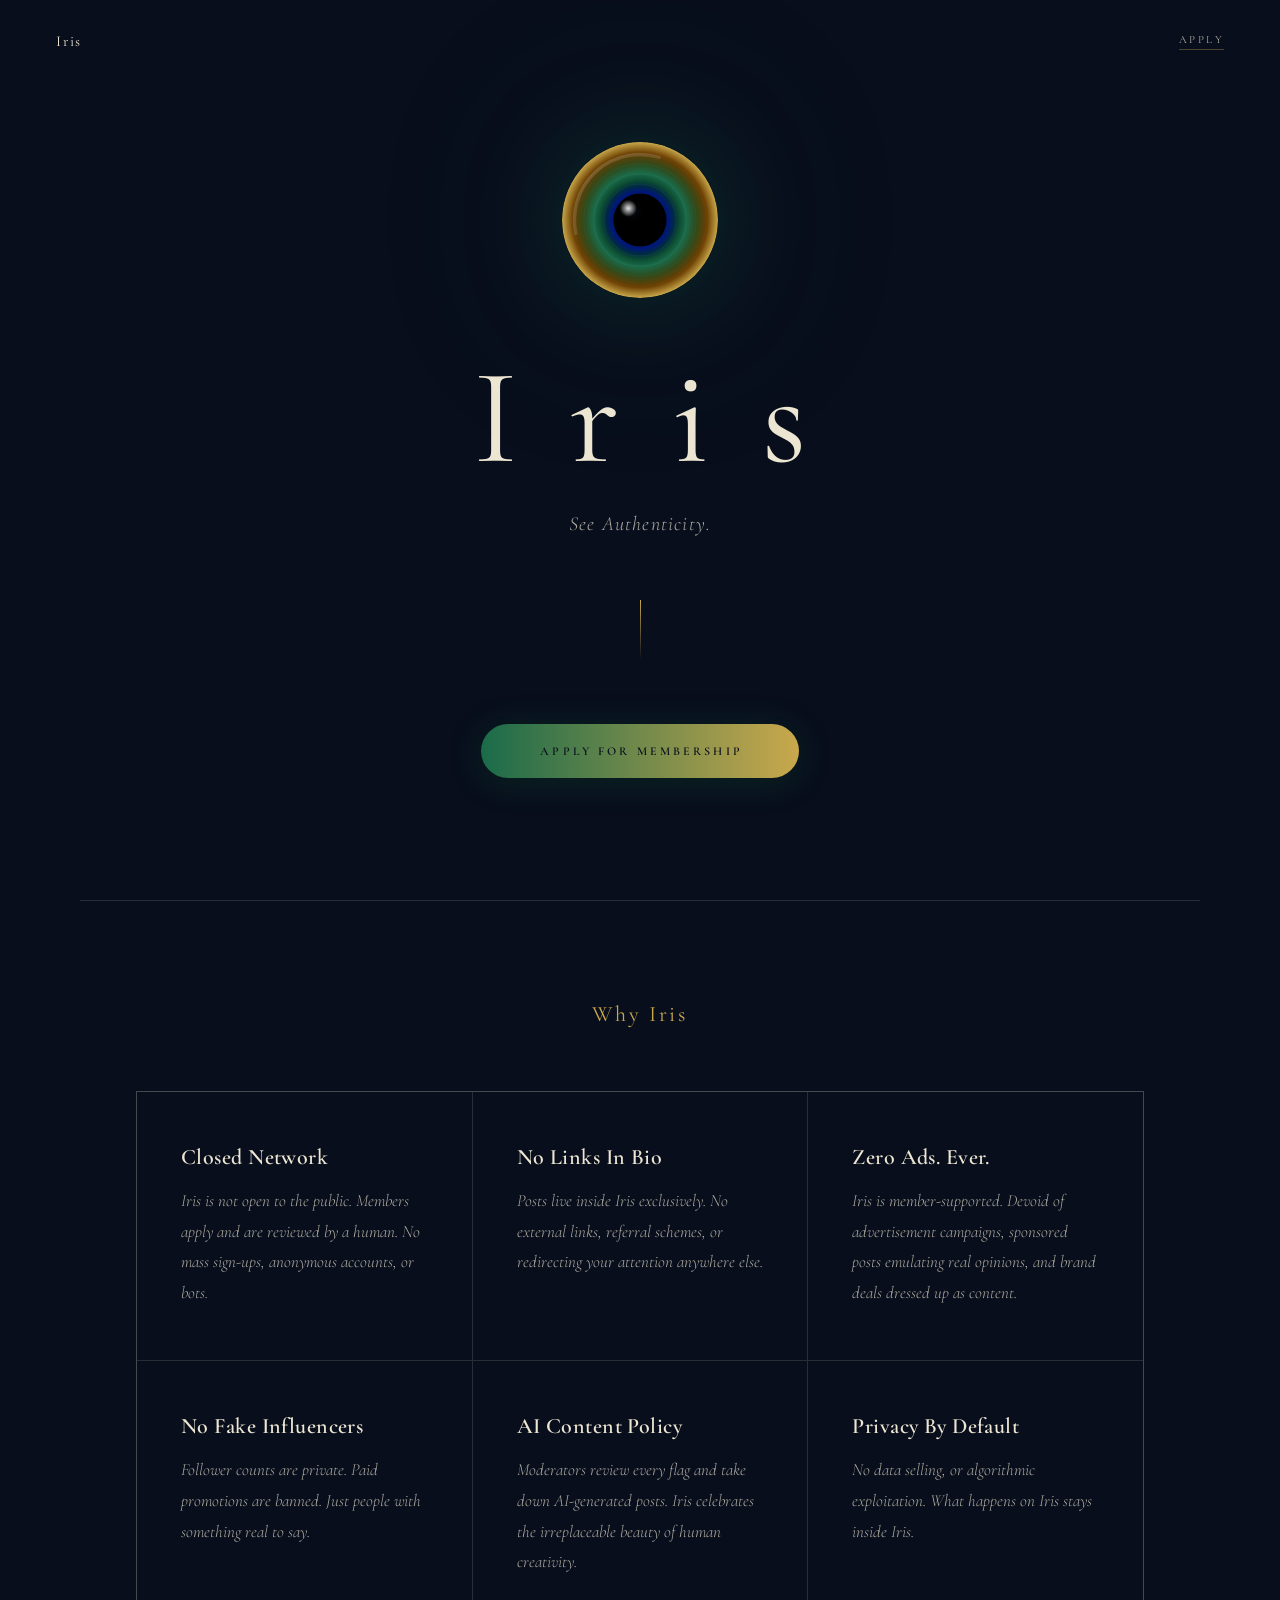
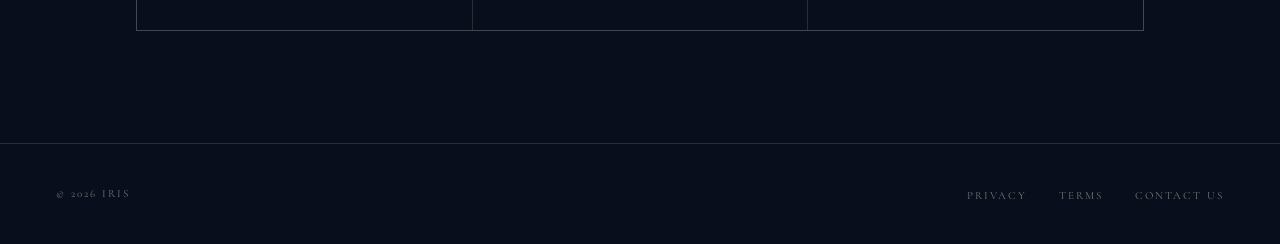
==== index.html @ 727958db "Initial commit — Iris landing page" ====
<!DOCTYPE html>
<html lang="en">
<head>
  <meta charset="UTF-8" />
  <meta name="viewport" content="width=device-width, initial-scale=1.0" />
  <title>Iris</title>
  <link rel="preconnect" href="https://fonts.googleapis.com">
  <link href="https://fonts.googleapis.com/css2?family=Cormorant+Garamond:ital,wght@0,300;0,400;0,500;0,600;1,300;1,400&display=swap" rel="stylesheet">
  <style>
    :root {
      --navy:    #080E1C;
      --ivory:   #EDE6D3;
      --ivory-2: rgba(237,230,211,0.72);
      --ivory-3: rgba(237,230,211,0.48);
      --gold:    #C9A84C;
      --emerald: #1A6B4A;
      --rule:    rgba(237,230,211,0.14);
      --serif:   'Canela', 'Cormorant Garamond', Didot, 'Didot LT STD', 'Hoefler Text', Georgia, serif;
      --cta-grad: linear-gradient(90deg, #1A6B4A 0%, #C9A84C 100%);
    }

    *, *::before, *::after { margin: 0; padding: 0; box-sizing: border-box; }
    html { scroll-behavior: smooth; }

    body {
      background: var(--navy);
      color: var(--ivory);
      font-family: var(--serif);
      -webkit-font-smoothing: antialiased;
      overflow-x: hidden;
    }

    /* ── Nav — smart hide on scroll ─────────────────── */
    nav {
      position: fixed;
      inset: 0 0 auto 0;
      z-index: 100;
      display: flex;
      align-items: center;
      justify-content: space-between;
      padding: 32px 56px;
      transition: transform 0.42s cubic-bezier(0.4,0,0.2,1),
                  opacity  0.42s cubic-bezier(0.4,0,0.2,1);
    }
    nav.nav--hidden {
      transform: translateY(-100%);
      opacity: 0;
      pointer-events: none;
    }

    .nav-mark {
      font-family: var(--serif);
      font-size: 15px;
      font-weight: 400;
      letter-spacing: 0.12em;
      color: var(--ivory);
      text-decoration: none;
    }

    .nav-apply {
      font-family: var(--serif);
      font-size: 11px;
      font-weight: 400;
      letter-spacing: 0.22em;
      text-transform: uppercase;
      color: var(--ivory-2);
      text-decoration: none;
      padding-bottom: 3px;
      border-bottom: 1px solid rgba(201,168,76,0.35);
      transition: color 0.3s, border-color 0.3s;
    }
    .nav-apply:hover { color: var(--gold); border-color: var(--gold); }

    /* ── Hero ───────────────────────────────────────── */
    .hero {
      min-height: 100vh;
      display: flex;
      flex-direction: column;
      align-items: center;
      justify-content: center;
      text-align: center;
      padding: 120px 40px 100px;
    }

    .hero-logo {
      width: 156px;
      height: 156px;
      margin-bottom: 52px;
      filter:
        drop-shadow(0 0 48px rgba(26,107,74,0.32))
        drop-shadow(0 0 96px rgba(26,107,74,0.14));
    }

    .hero-name {
      font-family: var(--serif);
      font-size: clamp(80px, 14vw, 136px);
      font-weight: 400;
      letter-spacing: 0.38em;
      text-indent: 0.38em;
      line-height: 1;
      color: var(--ivory);
      margin-bottom: 26px;
    }

    .hero-tag {
      font-family: var(--serif);
      font-size: clamp(16px, 2vw, 20px);
      font-style: italic;
      font-weight: 300;
      letter-spacing: 0.06em;
      color: var(--ivory-2);
      margin-bottom: 64px;
    }

    .hero-rule {
      width: 1px;
      height: 60px;
      background: linear-gradient(to bottom, var(--gold), transparent);
      margin: 0 auto 64px;
    }

    /* gradient pill CTA */
    .cta {
      display: inline-block;
      font-family: var(--serif);
      font-size: 12px;
      font-weight: 600;
      font-style: normal;
      letter-spacing: 0.26em;
      text-indent: 0.26em;
      text-transform: uppercase;
      color: var(--navy);
      text-decoration: none;
      background: var(--cta-grad);
      border: none;
      border-radius: 100px;
      padding: 20px 56px;
      transition: opacity 0.3s, transform 0.3s;
      box-shadow: 0 4px 32px rgba(26,107,74,0.30), 0 2px 10px rgba(0,0,0,0.35);
    }
    .cta:hover  { opacity: 0.88; transform: translateY(-2px); }
    .cta:active { opacity: 1;    transform: translateY(0); }
    .cta:focus-visible { outline: 2px solid var(--gold); outline-offset: 4px; }

    /* ── Features ───────────────────────────────────── */
    .features {
      border-top: 1px solid var(--rule);
      padding: 100px 56px 112px;
      max-width: 1120px;
      margin: 0 auto;
    }

    .features-eyebrow {
      font-family: var(--serif);
      font-size: 22px;
      font-weight: 400;
      letter-spacing: 0.12em;
      color: var(--gold);
      text-align: center;
      margin-bottom: 64px;
    }

    .features-grid {
      display: grid;
      grid-template-columns: repeat(3, 1fr);
      gap: 1px;
      background: var(--rule);
      border: 1px solid var(--rule);
    }

    .feat {
      background: var(--navy);
      padding: 52px 44px;
      transition: background 0.25s;
    }
    .feat:hover { background: #0c1424; }

    .feat-title {
      font-family: var(--serif);
      font-size: 22px;
      font-weight: 600;
      letter-spacing: 0.02em;
      color: var(--ivory);
      margin-bottom: 16px;
      text-wrap: balance;
    }

    .feat-body {
      font-family: var(--serif);
      font-size: 17px;
      font-weight: 300;
      font-style: italic;
      line-height: 1.80;
      color: var(--ivory-2);
    }

    /* ── Footer ─────────────────────────────────────── */
    footer {
      border-top: 1px solid var(--rule);
      padding: 40px 56px;
      display: flex;
      align-items: center;
      justify-content: space-between;
      gap: 20px;
    }

    .footer-copy {
      font-family: var(--serif);
      font-size: 11px;
      font-weight: 400;
      letter-spacing: 0.18em;
      color: var(--ivory-3);
      text-transform: uppercase;
    }

    .footer-links { display: flex; gap: 32px; list-style: none; }
    .footer-links a {
      font-family: var(--serif);
      font-size: 11px;
      font-weight: 400;
      letter-spacing: 0.18em;
      color: var(--ivory-3);
      text-transform: uppercase;
      text-decoration: none;
      transition: color 0.25s;
    }
    .footer-links a:hover { color: var(--ivory-2); }

    /* ── Responsive ─────────────────────────────────── */
    @media (max-width: 860px) {
      .features-grid { grid-template-columns: repeat(2, 1fr); }
    }
    @media (max-width: 560px) {
      nav { padding: 24px 24px; }
      .features { padding: 72px 24px 80px; }
      .features-grid { grid-template-columns: 1fr; }
      footer { flex-direction: column; text-align: center; }
    }
  </style>
</head>
<body>

<!-- Nav -->
<nav id="nav">
  <a href="#" class="nav-mark">Iris</a>
  <a href="#apply" class="nav-apply">Apply</a>
</nav>

<!-- Hero -->
<section class="hero">
  <svg class="hero-logo" viewBox="0 0 200 200" fill="none" xmlns="http://www.w3.org/2000/svg">
    <defs>
      <radialGradient id="iris-body" cx="50%" cy="50%" r="50%">
        <stop offset="0%"   stop-color="#000308"/>
        <stop offset="15%"  stop-color="#001040"/>
        <stop offset="37%"  stop-color="#001878"/>
        <stop offset="44%"  stop-color="#002B40"/>
        <stop offset="51%"  stop-color="#0D4D32"/>
        <stop offset="60%"  stop-color="#1A6B4A"/>
        <stop offset="72%"  stop-color="#2E4A1C"/>
        <stop offset="86%"  stop-color="#6B3E00"/>
        <stop offset="100%" stop-color="#C9A84C"/>
      </radialGradient>
      <radialGradient id="iris-pupil" cx="91.84" cy="89.12" r="12.92" gradientUnits="userSpaceOnUse">
        <stop offset="0%"   stop-color="#06080F"/>
        <stop offset="100%" stop-color="#000000"/>
      </radialGradient>
      <radialGradient id="iris-catch" cx="85" cy="85" r="11" gradientUnits="userSpaceOnUse">
        <stop offset="0%"   stop-color="white" stop-opacity="0.88"/>
        <stop offset="100%" stop-color="white" stop-opacity="0"/>
      </radialGradient>
      <linearGradient id="iris-arc" x1="16" y1="16" x2="184" y2="184" gradientUnits="userSpaceOnUse">
        <stop offset="0%"   stop-color="white" stop-opacity="0.18"/>
        <stop offset="100%" stop-color="white" stop-opacity="0"/>
      </linearGradient>
      <clipPath id="iris-clip"><circle cx="100" cy="100" r="100"/></clipPath>
    </defs>
    <g clip-path="url(#iris-clip)">
      <circle cx="100" cy="100" r="100" fill="url(#iris-body)"/>
      <circle cx="100" cy="100" r="46" fill="none" stroke="white" stroke-opacity="0.035" stroke-width="1.4"/>
      <circle cx="100" cy="100" r="59" fill="none" stroke="white" stroke-opacity="0.035" stroke-width="1.4"/>
      <circle cx="100" cy="100" r="72" fill="none" stroke="white" stroke-opacity="0.035" stroke-width="1.4"/>
      <circle cx="100" cy="100" r="85" fill="none" stroke="white" stroke-opacity="0.035" stroke-width="1.4"/>
      <circle cx="100" cy="100" r="34" fill="url(#iris-pupil)"/>
      <circle cx="85"  cy="85"  r="11" fill="url(#iris-catch)"/>
      <path d="M 17.76,117.46 A 84,84 0 0,1 124.56,19.67"
            fill="none" stroke="url(#iris-arc)" stroke-width="4.4" stroke-linecap="round"/>
    </g>
  </svg>

  <h1 class="hero-name">Iris</h1>
  <p class="hero-tag">See Authenticity.</p>
  <div class="hero-rule"></div>
  <a href="#" class="cta" id="apply">Apply for Membership</a>
</section>

<!-- Features -->
<section class="features">
  <p class="features-eyebrow">Why Iris</p>
  <div class="features-grid">
    <div class="feat">
      <h3 class="feat-title">Closed Network</h3>
      <p class="feat-body">Iris is not open to the public. Members apply and are reviewed by a human. No mass sign-ups, anonymous accounts, or bots.</p>
    </div>
    <div class="feat">
      <h3 class="feat-title">No Links In Bio</h3>
      <p class="feat-body">Posts live inside Iris exclusively. No external links, referral schemes, or redirecting your attention anywhere else.</p>
    </div>
    <div class="feat">
      <h3 class="feat-title">Zero Ads. Ever.</h3>
      <p class="feat-body">Iris is member-supported. Devoid of advertisement campaigns, sponsored posts emulating real opinions, and brand deals dressed up as content.</p>
    </div>
    <div class="feat">
      <h3 class="feat-title">No Fake Influencers</h3>
      <p class="feat-body">Follower counts are private. Paid promotions are banned. Just people with something real to say.</p>
    </div>
    <div class="feat">
      <h3 class="feat-title">AI Content Policy</h3>
      <p class="feat-body">Moderators review every flag and take down AI-generated posts. Iris celebrates the irreplaceable beauty of human creativity.</p>
    </div>
    <div class="feat">
      <h3 class="feat-title">Privacy By Default</h3>
      <p class="feat-body">No data selling, or algorithmic exploitation. What happens on Iris stays inside Iris.</p>
    </div>
  </div>
</section>

<!-- Footer -->
<footer>
  <span class="footer-copy">© 2026 Iris</span>
  <ul class="footer-links">
    <li><a href="#">Privacy</a></li>
    <li><a href="#">Terms</a></li>
    <li><a href="#">Contact Us</a></li>
  </ul>
</footer>

<script>
  (function () {
    const nav = document.getElementById('nav');
    let lastY = 0;
    let ticking = false;

    window.addEventListener('scroll', function () {
      if (!ticking) {
        requestAnimationFrame(function () {
          const y = window.scrollY;
          if (y <= 10) {
            // Always show at the very top
            nav.classList.remove('nav--hidden');
          } else if (y > lastY) {
            // Scrolling down — hide
            nav.classList.add('nav--hidden');
          } else {
            // Scrolling up — show
            nav.classList.remove('nav--hidden');
          }
          lastY = y;
          ticking = false;
        });
        ticking = true;
      }
    }, { passive: true });
  })();
</script>

</body>
</html>
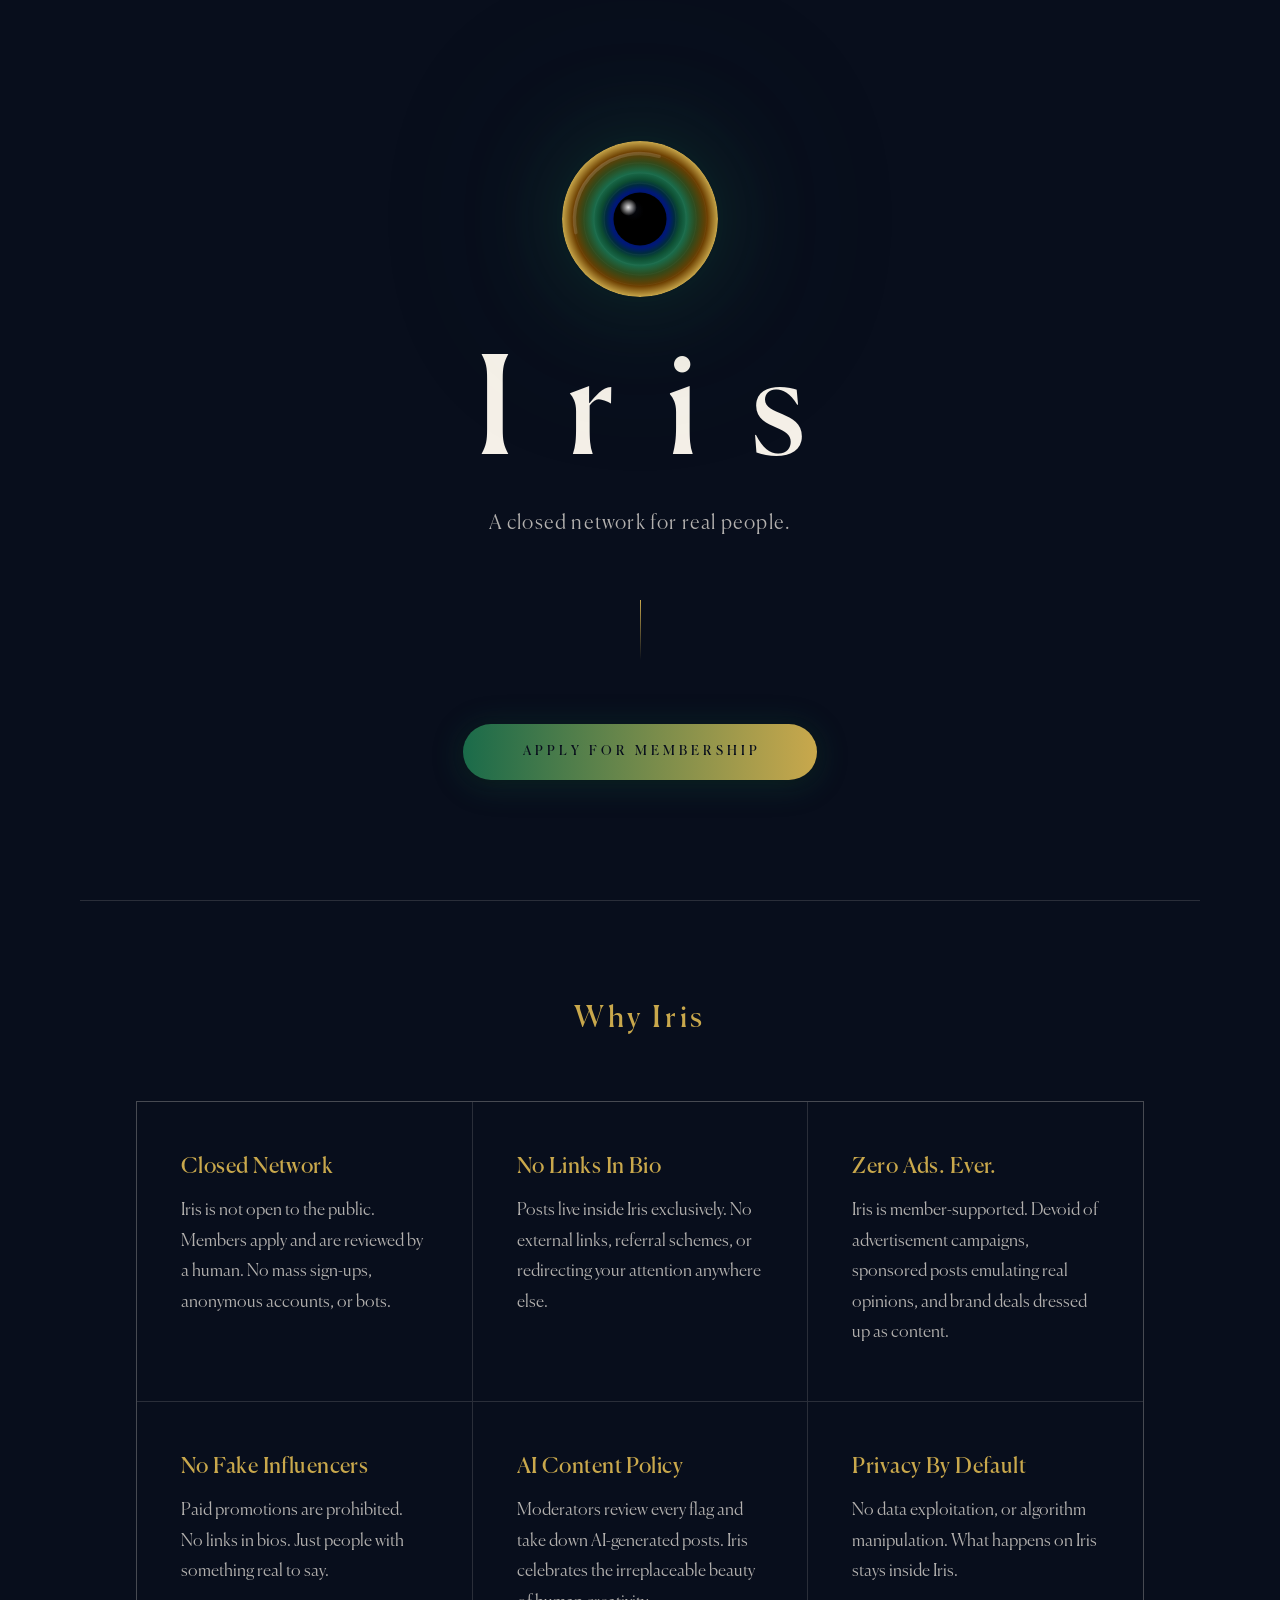
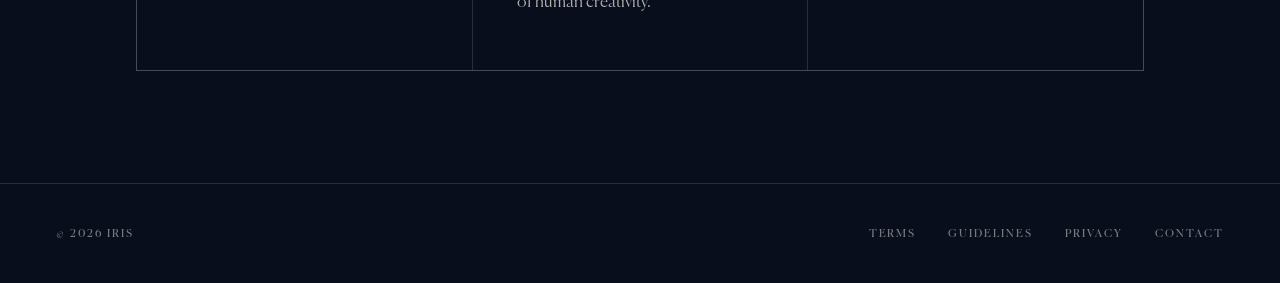
==== commit d4656ff2: "Update site: Canela typography, closed-network tagline, real Terms / Guidelines / Privacy / Contact " ====
--- a/index.html
+++ b/index.html
@@ -4,17 +4,21 @@
   <meta charset="UTF-8" />
   <meta name="viewport" content="width=device-width, initial-scale=1.0" />
   <title>Iris</title>
+  <meta name="description" content="Iris is a closed network for real people. Members apply and are reviewed by a human.">
+  <link rel="icon" type="image/svg+xml" href="[data-uri]">
   <link rel="preconnect" href="https://fonts.googleapis.com">
   <link href="https://fonts.googleapis.com/css2?family=Cormorant+Garamond:ital,wght@0,300;0,400;0,500;0,600;1,300;1,400&display=swap" rel="stylesheet">
+  <link rel="stylesheet" href="/fonts/fonts.css">
   <style>
+
     :root {
       --navy:    #080E1C;
-      --ivory:   #EDE6D3;
-      --ivory-2: rgba(237,230,211,0.72);
-      --ivory-3: rgba(237,230,211,0.48);
+      --ivory:   #F5F0E8;
+      --ivory-2: rgba(245,240,232,0.72);
+      --ivory-3: rgba(245,240,232,0.48);
       --gold:    #C9A84C;
       --emerald: #1A6B4A;
-      --rule:    rgba(237,230,211,0.14);
+      --rule:    rgba(245,240,232,0.14);
       --serif:   'Canela', 'Cormorant Garamond', Didot, 'Didot LT STD', 'Hoefler Text', Georgia, serif;
       --cta-grad: linear-gradient(90deg, #1A6B4A 0%, #C9A84C 100%);
     }
@@ -105,7 +109,7 @@
     .hero-tag {
       font-family: var(--serif);
       font-size: clamp(16px, 2vw, 20px);
-      font-style: italic;
+      font-style: normal;
       font-weight: 300;
       letter-spacing: 0.06em;
       color: var(--ivory-2);
@@ -123,11 +127,17 @@
     .cta {
       display: inline-block;
       font-family: var(--serif);
-      font-size: 12px;
-      font-weight: 600;
+      font-size: 13px;
+      font-weight: 400;
       font-style: normal;
-      letter-spacing: 0.26em;
-      text-indent: 0.26em;
+      /* Wider tracking spreads the text across the pill; the pill itself
+         is untouched — same padding, same shape, purely a type change.
+         text-indent always matches letter-spacing so the extra space
+         letter-spacing adds trailing the last character (which would
+         otherwise push the whole word visually off-center) gets pulled
+         back out, keeping it centered in the padding. */
+      letter-spacing: 0.32em;
+      text-indent: 0.32em;
       text-transform: uppercase;
       color: var(--navy);
       text-decoration: none;
@@ -152,7 +162,7 @@
 
     .features-eyebrow {
       font-family: var(--serif);
-      font-size: 22px;
+      font-size: 30px;
       font-weight: 400;
       letter-spacing: 0.12em;
       color: var(--gold);
@@ -178,9 +188,9 @@
     .feat-title {
       font-family: var(--serif);
       font-size: 22px;
-      font-weight: 600;
+      font-weight: 400;
       letter-spacing: 0.02em;
-      color: var(--ivory);
+      color: var(--gold);
       margin-bottom: 16px;
       text-wrap: balance;
     }
@@ -189,7 +199,7 @@
       font-family: var(--serif);
       font-size: 17px;
       font-weight: 300;
-      font-style: italic;
+      font-style: normal;
       line-height: 1.80;
       color: var(--ivory-2);
     }
@@ -240,11 +250,11 @@
 </head>
 <body>
 
-<!-- Nav -->
-<nav id="nav">
-  <a href="#" class="nav-mark">Iris</a>
-  <a href="#apply" class="nav-apply">Apply</a>
-</nav>
+<!-- Nav — deliberately empty now (the Iris wordmark / Apply links that
+     used to sit left/right were removed); kept as an element rather than
+     deleted outright since the scroll show/hide script below still
+     targets #nav. -->
+<nav id="nav"></nav>
 
 <!-- Hero -->
 <section class="hero">
@@ -289,8 +299,10 @@
   </svg>
 
   <h1 class="hero-name">Iris</h1>
-  <p class="hero-tag">See Authenticity.</p>
+  <p class="hero-tag">A closed network for real people.</p>
   <div class="hero-rule"></div>
+  <!-- Eventually points at the App Store listing once one exists —
+       left as "#" rather than a guessed/placeholder URL. -->
   <a href="#" class="cta" id="apply">Apply for Membership</a>
 </section>
 
@@ -312,7 +324,7 @@
     </div>
     <div class="feat">
       <h3 class="feat-title">No Fake Influencers</h3>
-      <p class="feat-body">Follower counts are private. Paid promotions are banned. Just people with something real to say.</p>
+      <p class="feat-body">Paid promotions are prohibited. No links in bios. Just people with something real to say.</p>
     </div>
     <div class="feat">
       <h3 class="feat-title">AI Content Policy</h3>
@@ -320,7 +332,7 @@
     </div>
     <div class="feat">
       <h3 class="feat-title">Privacy By Default</h3>
-      <p class="feat-body">No data selling, or algorithmic exploitation. What happens on Iris stays inside Iris.</p>
+      <p class="feat-body">No data exploitation, or algorithm manipulation. What happens on Iris stays inside Iris.</p>
     </div>
   </div>
 </section>
@@ -329,9 +341,10 @@
 <footer>
   <span class="footer-copy">© 2026 Iris</span>
   <ul class="footer-links">
-    <li><a href="#">Privacy</a></li>
-    <li><a href="#">Terms</a></li>
-    <li><a href="#">Contact Us</a></li>
+    <li><a href="/terms/">Terms</a></li>
+    <li><a href="/guidelines/">Guidelines</a></li>
+    <li><a href="/privacy/">Privacy</a></li>
+    <li><a href="/contact/">Contact</a></li>
   </ul>
 </footer>
 
@@ -366,3 +379,5 @@
 
 </body>
 </html>
+
+</body></html>
--- a/fonts/fonts.css
+++ b/fonts/fonts.css
@@ -0,0 +1,16 @@
+/* Canela — one place to change when the licensed web fonts arrive:
+   swap the two files in /fonts (woff2 preferred) and update the src lines. */
+@font-face {
+  font-family: 'Canela';
+  src: url('/fonts/canela-regular.otf') format('opentype');
+  font-weight: 400;
+  font-style: normal;
+  font-display: swap;
+}
+@font-face {
+  font-family: 'Canela';
+  src: url('/fonts/canela-light.otf') format('opentype');
+  font-weight: 300;
+  font-style: normal;
+  font-display: swap;
+}
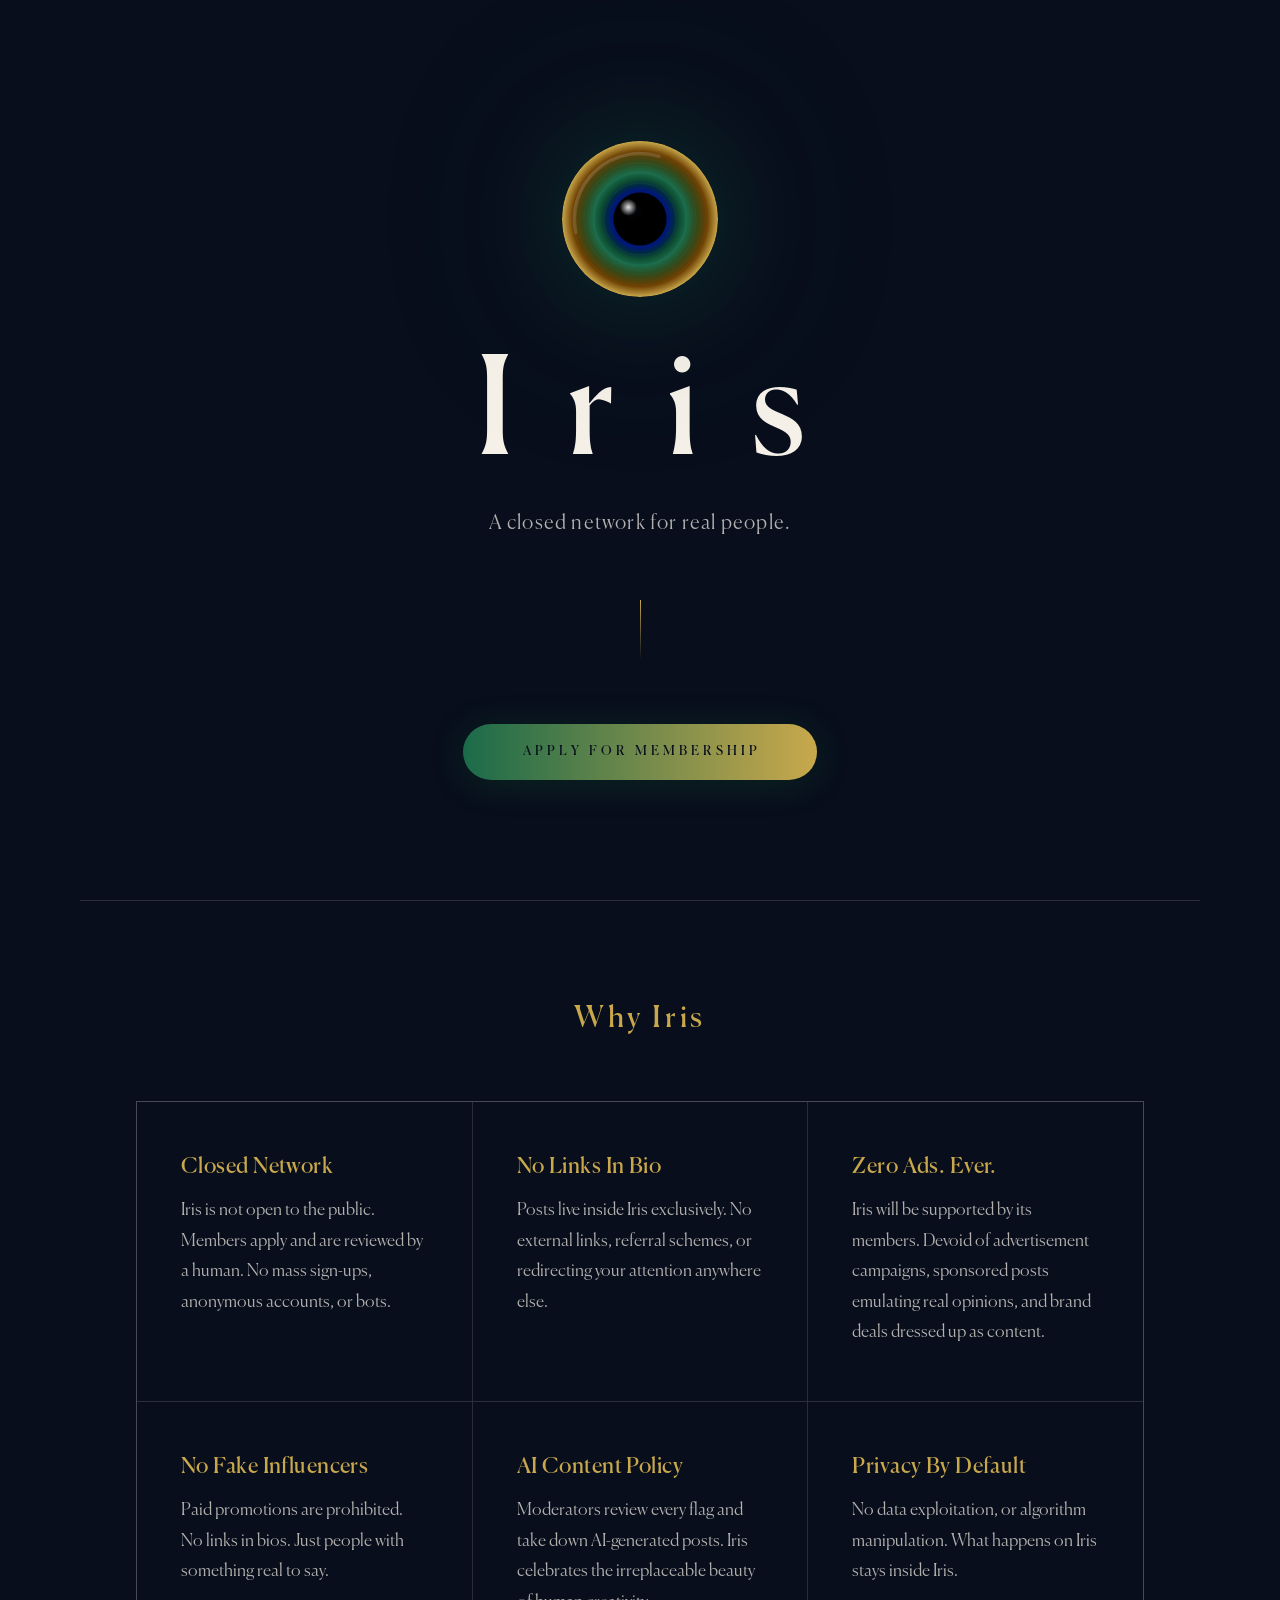
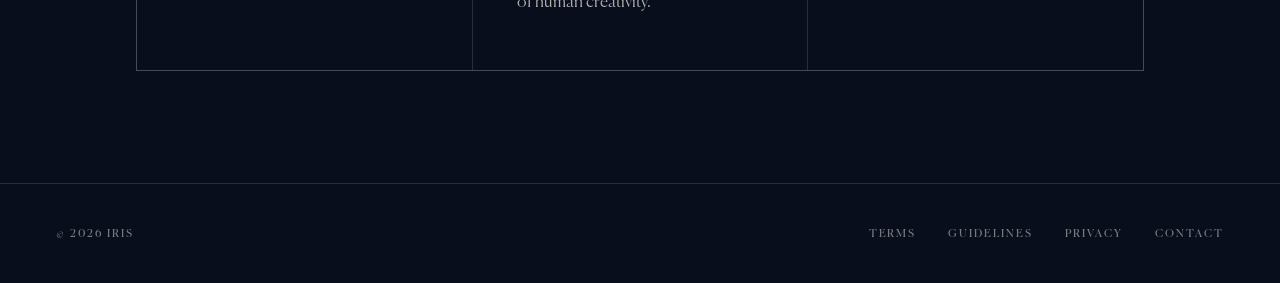
==== commit 100c67ec: "Privacy: no ads ever (drop "currently"); home: membership support in future tense Co-Authored-By: Cl" ====
--- a/index.html
+++ b/index.html
@@ -3,9 +3,26 @@
 <head>
   <meta charset="UTF-8" />
   <meta name="viewport" content="width=device-width, initial-scale=1.0" />
-  <title>Iris</title>
-  <meta name="description" content="Iris is a closed network for real people. Members apply and are reviewed by a human.">
-  <link rel="icon" type="image/svg+xml" href="[data-uri]">
+  <title>Iris — A closed network for real people</title>
+  <meta name="description" content="Iris is a closed network for real people. Every member applies and a human reviews every application. No ads, no fake influencers, no links in bios.">
+  <link rel="canonical" href="https://join-iris.com/">
+  <meta name="theme-color" content="#080E1C">
+  <link rel="icon" href="/favicon.ico" sizes="48x48">
+  <link rel="icon" href="/favicon.svg" type="image/svg+xml">
+  <link rel="apple-touch-icon" href="/apple-touch-icon.png">
+  <meta property="og:type" content="website">
+  <meta property="og:site_name" content="Iris">
+  <meta property="og:title" content="Iris — A closed network for real people">
+  <meta property="og:description" content="Iris is a closed network for real people. Every member applies and a human reviews every application. No ads, no fake influencers, no links in bios.">
+  <meta property="og:url" content="https://join-iris.com/">
+  <meta property="og:image" content="https://join-iris.com/og-image.png">
+  <meta property="og:image:width" content="1200">
+  <meta property="og:image:height" content="630">
+  <meta property="og:image:alt" content="Iris. A closed network for real people.">
+  <meta name="twitter:card" content="summary_large_image">
+  <meta name="twitter:title" content="Iris — A closed network for real people">
+  <meta name="twitter:description" content="Iris is a closed network for real people. Every member applies and a human reviews every application. No ads, no fake influencers, no links in bios.">
+  <meta name="twitter:image" content="https://join-iris.com/og-image.png">
   <link rel="preconnect" href="https://fonts.googleapis.com">
   <link href="https://fonts.googleapis.com/css2?family=Cormorant+Garamond:ital,wght@0,300;0,400;0,500;0,600;1,300;1,400&display=swap" rel="stylesheet">
   <link rel="stylesheet" href="/fonts/fonts.css">
@@ -320,7 +337,7 @@
     </div>
     <div class="feat">
       <h3 class="feat-title">Zero Ads. Ever.</h3>
-      <p class="feat-body">Iris is member-supported. Devoid of advertisement campaigns, sponsored posts emulating real opinions, and brand deals dressed up as content.</p>
+      <p class="feat-body">Iris will be supported by its members. Devoid of advertisement campaigns, sponsored posts emulating real opinions, and brand deals dressed up as content.</p>
     </div>
     <div class="feat">
       <h3 class="feat-title">No Fake Influencers</h3>
